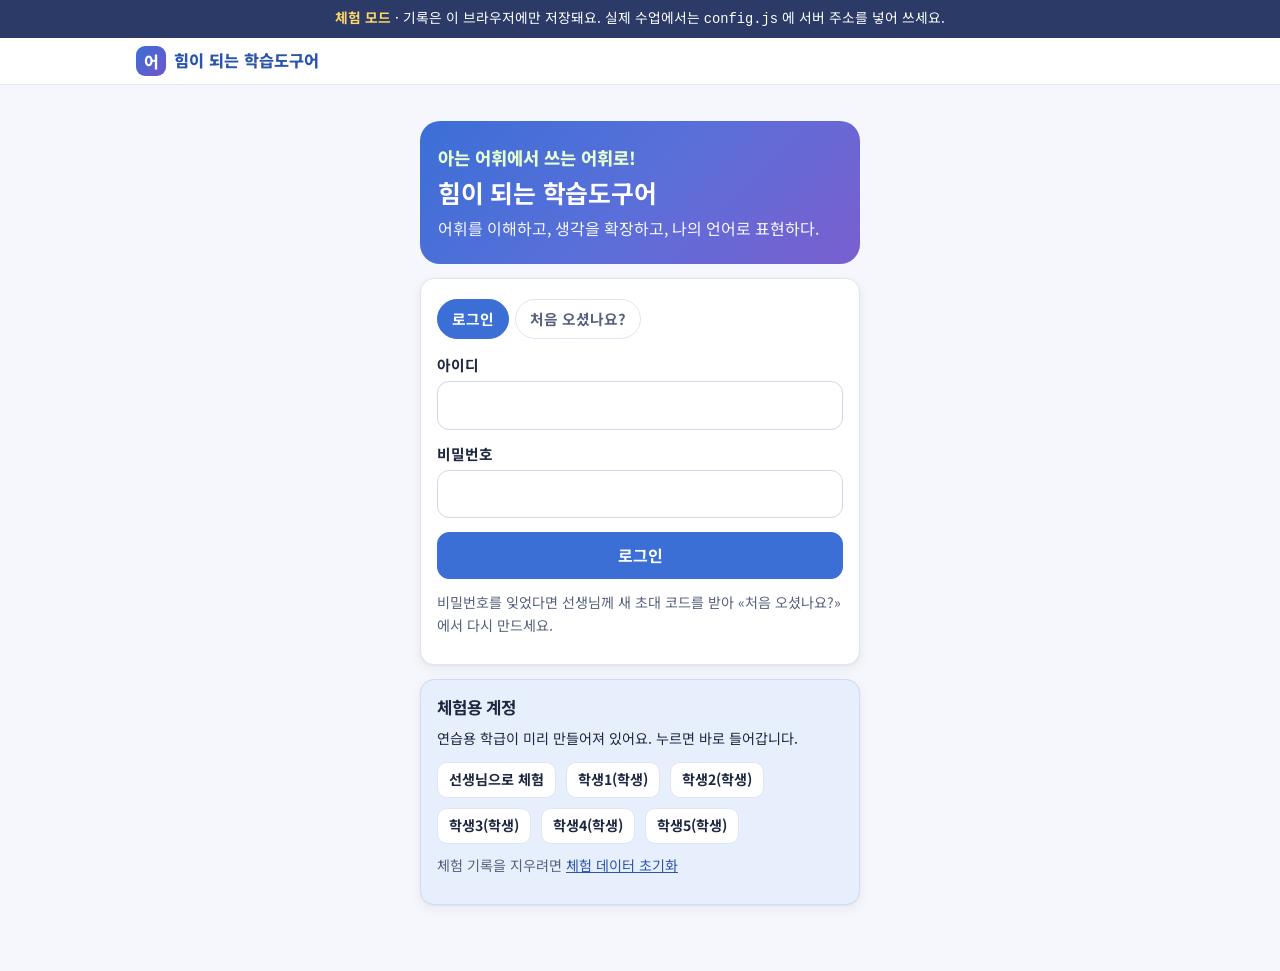
==== docs/index.html @ 0767f17b "힘이 되는 학습도구어 웹앱 - 학생·교사 반응형 웹앱(GitHub Pages 정적 화면) + Apps Script/구글 시트 저장 서버 - 학교 필수 어휘 103개(원본 104개 " ====
<!doctype html>
<html lang="ko">
<head>
<meta charset="utf-8">
<meta name="viewport" content="width=device-width, initial-scale=1, viewport-fit=cover">
<meta name="theme-color" content="#3b6fd6">
<meta name="robots" content="noindex">
<title>힘이 되는 학습도구어</title>
<link rel="icon" href="data:image/svg+xml,%3Csvg xmlns='http://www.w3.org/2000/svg' viewBox='0 0 32 32'%3E%3Crect width='32' height='32' rx='8' fill='%233b6fd6'/%3E%3Ctext x='16' y='23' font-size='20' text-anchor='middle' fill='white' font-family='sans-serif'%3E%EC%96%B4%3C/text%3E%3C/svg%3E">
<link rel="preconnect" href="https://fonts.googleapis.com">
<link rel="stylesheet" href="https://fonts.googleapis.com/css2?family=Noto+Sans+KR:wght@400;500;700;800&display=swap">
<link rel="stylesheet" href="css/app.css">
</head>
<body>
<noscript><p style="padding:24px">이 앱은 자바스크립트가 필요합니다. 브라우저 설정에서 켜 주세요.</p></noscript>
<div id="demo-banner" class="demo-banner hidden"></div>
<header class="topbar" id="topbar">
  <div class="topbar-in">
    <a class="brand" href="#/home"><span class="brand-mark">어</span><span>힘이 되는 학습도구어</span></a>
    <nav class="topnav" id="topnav" aria-label="메뉴"></nav>
    <div class="userbox" id="userbox"></div>
  </div>
</header>
<main id="view" tabindex="-1"><p class="muted center" style="padding:40px">불러오는 중…</p></main>
<nav class="tabbar hidden" id="tabbar" aria-label="아래 메뉴"></nav>
<div class="toast-wrap" id="toasts" aria-live="polite"></div>
<div id="modal-root"></div>

<script src="config.js"></script>
<script src="data/vocab.js"></script>
<script src="data/cards.js"></script>
<script src="js/sha256.js"></script>
<script src="js/core.js"></script>
<script src="js/api.js"></script>
<script src="js/data.js"></script>
<script src="js/ui.js"></script>
<script src="js/student.js"></script>
<script src="js/student2.js"></script>
<script src="js/teacher.js"></script>
<script src="js/app.js"></script>
</body>
</html>
---- docs/css/app.css ----
/* 힘이 되는 학습도구어 — 모바일 우선, 밝은 화면, 차분한 파랑·연두·보라 */
:root {
  --blue: #3b6fd6; --blue-d: #2b55ad; --blue-l: #e8effc;
  --green: #4f9d2d; --green-l: #eaf6e3; --green-m: #8fd16a;
  --purple: #6f56c9; --purple-l: #efeafb;
  --ink: #1d2740; --muted: #56627c; --line: #dfe5f2; --bg: #f5f7fc; --card: #ffffff;
  --danger: #c93a54; --danger-l: #fdecef; --warn: #b9770e; --warn-l: #fdf3df;
  --radius: 14px; --shadow: 0 1px 2px rgba(29, 39, 64, .06), 0 4px 14px rgba(29, 39, 64, .06);
  --font: "Pretendard", "Noto Sans KR", "Apple SD Gothic Neo", "Malgun Gothic", system-ui, sans-serif;
}
* { box-sizing: border-box; }
html { -webkit-text-size-adjust: 100%; }
body { margin: 0; font: 16px/1.65 var(--font); color: var(--ink); background: var(--bg); word-break: keep-all; overflow-wrap: anywhere; }
h1, h2, h3, h4 { line-height: 1.35; margin: 0 0 .5em; letter-spacing: -.01em; }
h1 { font-size: 1.6rem; } h2 { font-size: 1.25rem; } h3 { font-size: 1.05rem; }
p { margin: 0 0 .8em; }
a { color: var(--blue-d); }
button, input, select, textarea { font: inherit; color: inherit; }
:focus-visible { outline: 3px solid #9db8f2; outline-offset: 2px; border-radius: 6px; }
.sr-only { position: absolute; width: 1px; height: 1px; overflow: hidden; clip: rect(0 0 0 0); white-space: nowrap; }
.muted { color: var(--muted); } .small { font-size: .88rem; } .center { text-align: center; }
.row { display: flex; gap: 10px; align-items: center; flex-wrap: wrap; } .row.between { justify-content: space-between; }
.grow { flex: 1 1 auto; } .gap { height: 14px; }
.stack > * + * { margin-top: 14px; }
.hidden { display: none !important; }

/* 상단바 · 하단 탭 */
.topbar { position: sticky; top: 0; z-index: 20; background: rgba(255, 255, 255, .96); backdrop-filter: blur(6px); border-bottom: 1px solid var(--line); }
.topbar-in { max-width: 1040px; margin: 0 auto; padding: 8px 16px; display: flex; align-items: center; gap: 12px; }
.brand { display: flex; align-items: center; gap: 8px; font-weight: 800; color: var(--blue-d); text-decoration: none; font-size: 1.02rem; }
.brand-mark { width: 30px; height: 30px; border-radius: 9px; background: linear-gradient(135deg, var(--blue), var(--purple)); color: #fff; display: grid; place-items: center; font-size: 1rem; }
.topnav { display: none; gap: 4px; margin-left: 12px; }
.topnav a { padding: 8px 12px; border-radius: 10px; text-decoration: none; color: var(--muted); font-weight: 600; }
.topnav a.on, .topnav a:hover { background: var(--blue-l); color: var(--blue-d); }
.userbox { margin-left: auto; display: flex; gap: 8px; align-items: center; }
.userbox .who { font-size: .9rem; color: var(--muted); max-width: 9em; overflow: hidden; text-overflow: ellipsis; white-space: nowrap; }
.tabbar { position: fixed; left: 0; right: 0; bottom: 0; z-index: 20; background: #fff; border-top: 1px solid var(--line); display: grid; grid-template-columns: repeat(5, 1fr); padding-bottom: env(safe-area-inset-bottom); }
.tabbar a { padding: 8px 2px 7px; text-align: center; text-decoration: none; color: var(--muted); font-size: .76rem; font-weight: 600; min-height: 56px; display: flex; flex-direction: column; align-items: center; justify-content: center; gap: 1px; }
.tabbar a .ic { font-size: 1.3rem; line-height: 1.1; }
.tabbar a.on { color: var(--blue-d); background: var(--blue-l); }
main { max-width: 1040px; margin: 0 auto; padding: 16px 16px 96px; min-height: 70vh; }
@media (min-width: 820px) { .topnav { display: flex; } .tabbar { display: none; } main { padding-bottom: 48px; } }

/* 카드 · 버튼 · 입력 */
.card { background: var(--card); border: 1px solid var(--line); border-radius: var(--radius); padding: 16px; box-shadow: var(--shadow); }
.card.flat { box-shadow: none; }
.card.soft-blue { background: var(--blue-l); border-color: #cddcf8; } .card.soft-green { background: var(--green-l); border-color: #cfe8c0; } .card.soft-purple { background: var(--purple-l); border-color: #dbd2f4; }
.grid { display: grid; gap: 12px; } .g2 { grid-template-columns: repeat(auto-fit, minmax(240px, 1fr)); } .g3 { grid-template-columns: repeat(auto-fit, minmax(200px, 1fr)); } .g4 { grid-template-columns: repeat(auto-fit, minmax(150px, 1fr)); }
.btn { display: inline-flex; align-items: center; justify-content: center; gap: 6px; min-height: 44px; padding: 9px 16px; border-radius: 12px; border: 1px solid var(--line); background: #fff; font-weight: 700; cursor: pointer; text-decoration: none; color: var(--ink); }
.btn:hover { background: #f1f4fb; } .btn:disabled { opacity: .5; cursor: not-allowed; }
.btn.primary { background: var(--blue); border-color: var(--blue); color: #fff; } .btn.primary:hover { background: var(--blue-d); }
.btn.green { background: var(--green); border-color: var(--green); color: #fff; } .btn.green:hover { background: #3f8222; }
.btn.purple { background: var(--purple); border-color: var(--purple); color: #fff; }
.btn.danger { color: var(--danger); border-color: #efc1ca; } .btn.danger:hover { background: var(--danger-l); }
.btn.small { min-height: 36px; padding: 5px 11px; font-size: .88rem; border-radius: 10px; }
.btn.ghost { border-color: transparent; background: transparent; color: var(--blue-d); } .btn.ghost:hover { background: var(--blue-l); }
label.f { display: block; font-weight: 700; font-size: .92rem; margin: 12px 0 4px; }
label.f .hint { font-weight: 400; color: var(--muted); font-size: .85rem; margin-left: 6px; }
input[type=text], input[type=password], input[type=date], input[type=number], input[type=search], select, textarea { width: 100%; padding: 10px 12px; border: 1.5px solid #cfd7ea; border-radius: 12px; background: #fff; min-height: 44px; }
textarea { min-height: 120px; resize: vertical; line-height: 1.7; }
textarea.big { min-height: 180px; font-size: 1.05rem; }
input:focus, select:focus, textarea:focus { border-color: var(--blue); outline: 3px solid #cddcf8; }
.chip { display: inline-flex; align-items: center; gap: 4px; padding: 2px 10px; border-radius: 999px; font-size: .8rem; font-weight: 700; background: #eef1f8; color: var(--muted); white-space: nowrap; }
.chip.blue { background: var(--blue-l); color: var(--blue-d); } .chip.green { background: var(--green-l); color: var(--green); } .chip.purple { background: var(--purple-l); color: var(--purple); }
.chip.warn { background: var(--warn-l); color: var(--warn); } .chip.danger { background: var(--danger-l); color: var(--danger); }
.pill-tabs { display: flex; gap: 6px; flex-wrap: wrap; margin: 4px 0 14px; }
.pill-tabs button, .pill-tabs a { padding: 7px 14px; border-radius: 999px; border: 1.5px solid var(--line); background: #fff; font-weight: 700; cursor: pointer; text-decoration: none; color: var(--muted); font-size: .92rem; min-height: 40px; display: inline-flex; align-items: center; }
.pill-tabs .on { background: var(--blue); border-color: var(--blue); color: #fff; }
.bar { height: 10px; border-radius: 999px; background: #e7ecf7; overflow: hidden; } .bar > i { display: block; height: 100%; background: linear-gradient(90deg, var(--blue), var(--green-m)); border-radius: 999px; transition: width .4s; }
.stat { text-align: left; } .stat .n { font-size: 1.9rem; font-weight: 800; line-height: 1.1; color: var(--blue-d); } .stat .n small { font-size: .95rem; color: var(--muted); font-weight: 600; }
.stat .l { font-size: .88rem; color: var(--muted); margin-bottom: 6px; font-weight: 600; }
.notice { padding: 12px 14px; border-radius: 12px; background: var(--warn-l); color: #6b4608; border: 1px solid #f0d9a6; font-size: .92rem; }
.notice.info { background: var(--blue-l); color: #223d78; border-color: #cddcf8; } .notice.ok { background: var(--green-l); color: #2c5c14; border-color: #cfe8c0; } .notice.err { background: var(--danger-l); color: #8a1f33; border-color: #f0c3cc; }
.list { list-style: none; margin: 0; padding: 0; } .list > li { padding: 12px 0; border-bottom: 1px solid var(--line); } .list > li:last-child { border-bottom: 0; }
.vitem { display: flex; gap: 10px; align-items: center; padding: 12px 14px; border: 1px solid var(--line); border-radius: 12px; background: #fff; text-decoration: none; color: inherit; }
.vitem:hover { border-color: #b9c9ee; background: #fafcff; } .vitem .hw { font-weight: 800; font-size: 1.05rem; } .vitem .sub { font-size: .84rem; color: var(--muted); }
.dot { width: 12px; height: 12px; border-radius: 50%; background: #d4dbec; flex: none; } .dot.part { background: var(--warn); } .dot.done { background: var(--green); }
mark.tg { background: #dfe9ff; color: var(--blue-d); padding: 0 .18em; border-radius: 5px; font-weight: 800; }
.quote { border-left: 4px solid var(--blue); background: #f4f7fe; padding: 12px 14px; border-radius: 0 12px 12px 0; font-size: 1.04rem; }
.headword { font-size: 2rem; font-weight: 800; color: var(--blue-d); }
.stepper { display: flex; gap: 6px; flex-wrap: wrap; margin: 10px 0 16px; padding: 0; list-style: none; }
.stepper li { padding: 5px 12px; border-radius: 999px; background: #eef1f8; font-size: .85rem; font-weight: 700; color: var(--muted); }
.stepper li.done { background: var(--green-l); color: var(--green); } .stepper li.cur { background: var(--blue); color: #fff; }
.savestate { font-size: .85rem; font-weight: 700; } .savestate.ok { color: var(--green); } .savestate.busy { color: var(--muted); } .savestate.err { color: var(--danger); }
table.tbl { width: 100%; border-collapse: collapse; font-size: .92rem; } table.tbl th, table.tbl td { padding: 9px 10px; border-bottom: 1px solid var(--line); text-align: left; vertical-align: top; }
table.tbl th { background: #f1f4fb; font-size: .82rem; color: var(--muted); white-space: nowrap; } .tablewrap { overflow-x: auto; border: 1px solid var(--line); border-radius: 12px; background: #fff; }
.scene-tab { flex: 1 1 0; text-align: center; padding: 10px 6px; border-radius: 12px; border: 1.5px solid var(--line); background: #fff; font-weight: 800; cursor: pointer; font-size: .92rem; }
.scene-tab.on { border-color: var(--blue); background: var(--blue-l); color: var(--blue-d); } .scene-tab small { display: block; font-weight: 600; color: var(--muted); font-size: .76rem; }
.scene-SUBJECT.on { border-color: var(--blue); } .scene-DAILY.on { border-color: var(--green); background: var(--green-l); color: var(--green); } .scene-WORLD.on { border-color: var(--purple); background: var(--purple-l); color: var(--purple); }
.checks label { display: flex; gap: 8px; align-items: flex-start; padding: 6px 0; } .checks input { width: 22px; height: 22px; margin-top: 2px; flex: none; }
.demo-banner { background: #2b3a67; color: #fff; text-align: center; font-size: .86rem; padding: 6px 12px; } .demo-banner b { color: #ffd76a; }
.toast-wrap { position: fixed; left: 50%; transform: translateX(-50%); bottom: 76px; z-index: 60; display: grid; gap: 8px; width: min(92vw, 420px); }
.toast { background: #25304d; color: #fff; padding: 11px 16px; border-radius: 12px; box-shadow: var(--shadow); font-weight: 600; font-size: .95rem; } .toast.err { background: var(--danger); } .toast.ok { background: #2f7a1a; }
.modal-bg { position: fixed; inset: 0; background: rgba(20, 28, 48, .5); z-index: 50; display: grid; place-items: center; padding: 16px; }
.modal { background: #fff; border-radius: 18px; width: min(96vw, 560px); max-height: 90vh; overflow: auto; padding: 20px; box-shadow: 0 16px 48px rgba(0, 0, 0, .3); } .modal.wide { width: min(96vw, 820px); }
.hero { border-radius: 20px; padding: 22px 18px; color: #fff; background: linear-gradient(135deg, #3b6fd6 0%, #5a6fd9 50%, #7a5fcf 100%); }
.hero h1 { margin: 0 0 6px; font-size: 1.55rem; } .hero p { margin: 0; opacity: .95; } .hero .slogan { font-weight: 800; font-size: 1.1rem; margin-bottom: 4px; color: #e6ffd0; }
.login-wrap { max-width: 440px; margin: 20px auto; }
.big-code { font: 800 1.5rem/1.2 ui-monospace, Consolas, monospace; letter-spacing: .08em; background: #f1f4fb; padding: 6px 12px; border-radius: 10px; display: inline-block; }
.expand-item { border: 1px solid var(--line); border-radius: 12px; padding: 12px 14px; background: #fff; } .expand-item + .expand-item { margin-top: 10px; }
.expand-item .tp { font-size: .78rem; font-weight: 800; color: var(--purple); }
.expand-item .df { color: var(--muted); font-size: .92rem; margin-top: 4px; }
.fb { border: 1.5px solid #cfe8c0; background: var(--green-l); border-radius: 12px; padding: 10px 12px; } .fb.unread { border-color: var(--green); box-shadow: 0 0 0 3px #d9f0cb; }
.rubric { display: grid; grid-template-columns: repeat(auto-fit, minmax(130px, 1fr)); gap: 8px; }
.trend { display: flex; align-items: flex-end; gap: 6px; height: 110px; } .trend > div { flex: 1; text-align: center; font-size: .72rem; color: var(--muted); } .trend i { display: block; width: 100%; background: linear-gradient(180deg, var(--purple), var(--blue)); border-radius: 6px 6px 0 0; min-height: 3px; }
details.acc { border: 1px solid var(--line); border-radius: 12px; background: #fff; } details.acc + details.acc { margin-top: 8px; } details.acc > summary { padding: 11px 14px; cursor: pointer; font-weight: 700; } details.acc > div { padding: 0 14px 14px; }
@media print { .topbar, .tabbar, .btn, .toast-wrap, .demo-banner { display: none !important; } body { background: #fff; } .card { box-shadow: none; } }
@media (prefers-reduced-motion: reduce) { * { transition: none !important; } }
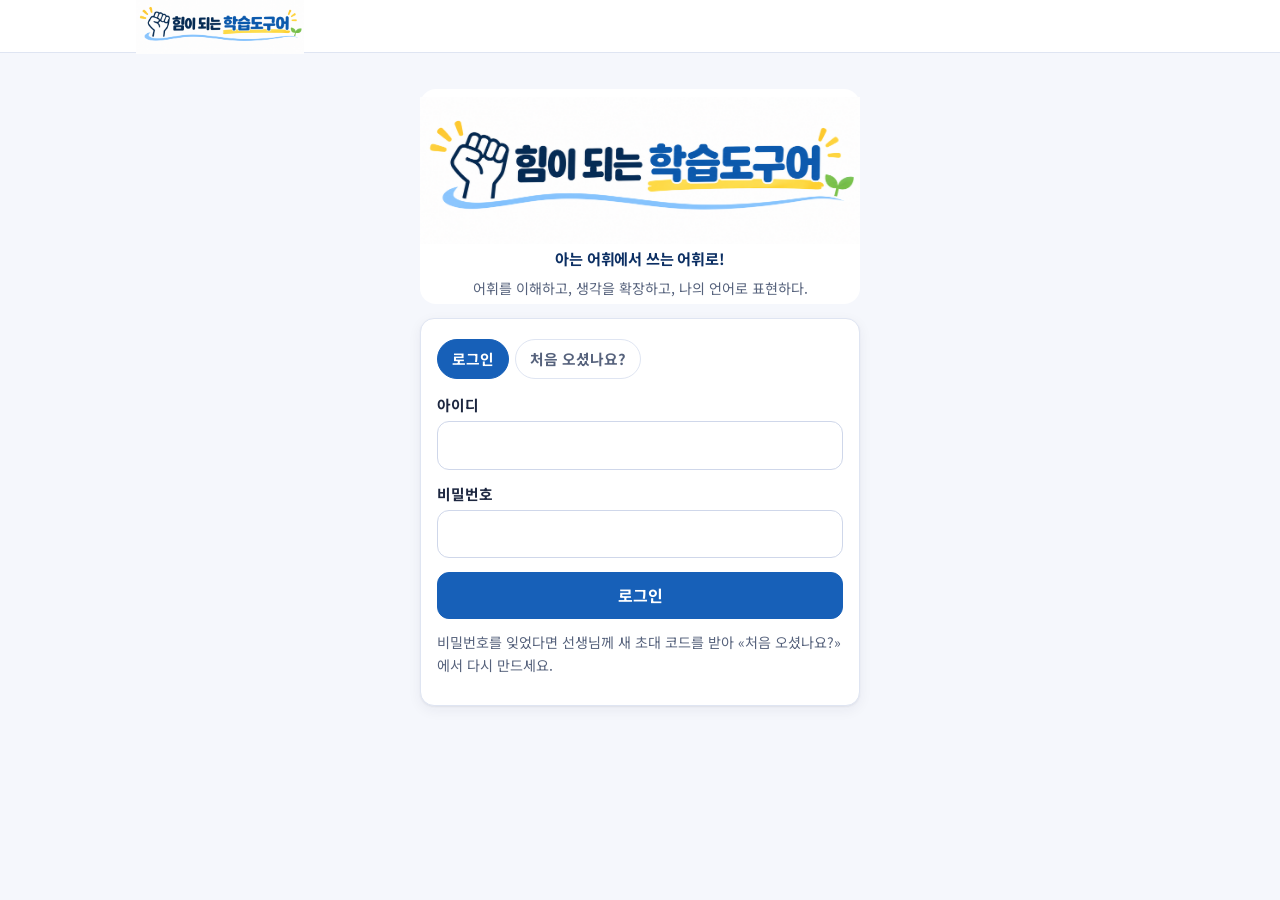
==== commit 09755050: "공식 타이틀 이미지 적용과 교사용 이미지 교체 기능 - 홈·로그인 화면에 타이틀 이미지(원본 그대로, 무손실 PNG/WEBP) + 슬로건, PC 헤더에 축소 이미지, 모바일은 글자" ====
--- a/docs/index.html
+++ b/docs/index.html
@@ -3,7 +3,7 @@
 <head>
 <meta charset="utf-8">
 <meta name="viewport" content="width=device-width, initial-scale=1, viewport-fit=cover">
-<meta name="theme-color" content="#3b6fd6">
+<meta name="theme-color" content="#1760b8">
 <meta name="robots" content="noindex">
 <title>힘이 되는 학습도구어</title>
 <link rel="icon" href="data:image/svg+xml,%3Csvg xmlns='http://www.w3.org/2000/svg' viewBox='0 0 32 32'%3E%3Crect width='32' height='32' rx='8' fill='%233b6fd6'/%3E%3Ctext x='16' y='23' font-size='20' text-anchor='middle' fill='white' font-family='sans-serif'%3E%EC%96%B4%3C/text%3E%3C/svg%3E">
@@ -16,7 +16,10 @@
 <div id="demo-banner" class="demo-banner hidden"></div>
 <header class="topbar" id="topbar">
   <div class="topbar-in">
-    <a class="brand" href="#/home"><span class="brand-mark">어</span><span>힘이 되는 학습도구어</span></a>
+    <a class="brand" href="#/home" aria-label="힘이 되는 학습도구어 홈">
+      <span class="brand-img" data-title-slot="brand"></span>
+      <span class="brand-mark" aria-hidden="true">어</span><span class="brand-text">힘이 되는 학습도구어</span>
+    </a>
     <nav class="topnav" id="topnav" aria-label="메뉴"></nav>
     <div class="userbox" id="userbox"></div>
   </div>
--- a/docs/css/app.css
+++ b/docs/css/app.css
@@ -1,6 +1,6 @@
 /* 힘이 되는 학습도구어 — 모바일 우선, 밝은 화면, 차분한 파랑·연두·보라 */
 :root {
-  --blue: #3b6fd6; --blue-d: #2b55ad; --blue-l: #e8effc;
+  --navy: #0c2f63; --blue: #1760b8; --blue-d: #0f4a94; --blue-l: #e6f0fb; --sky: #cfe6fb; --yellow: #ffd23f;
   --green: #4f9d2d; --green-l: #eaf6e3; --green-m: #8fd16a;
   --purple: #6f56c9; --purple-l: #efeafb;
   --ink: #1d2740; --muted: #56627c; --line: #dfe5f2; --bg: #f5f7fc; --card: #ffffff;
@@ -11,7 +11,7 @@
 * { box-sizing: border-box; }
 html { -webkit-text-size-adjust: 100%; }
 body { margin: 0; font: 16px/1.65 var(--font); color: var(--ink); background: var(--bg); word-break: keep-all; overflow-wrap: anywhere; }
-h1, h2, h3, h4 { line-height: 1.35; margin: 0 0 .5em; letter-spacing: -.01em; }
+h1, h2, h3, h4 { line-height: 1.35; margin: 0 0 .5em; letter-spacing: -.01em; color: var(--navy); }
 h1 { font-size: 1.6rem; } h2 { font-size: 1.25rem; } h3 { font-size: 1.05rem; }
 p { margin: 0 0 .8em; }
 a { color: var(--blue-d); }
@@ -28,7 +28,9 @@
 .topbar { position: sticky; top: 0; z-index: 20; background: rgba(255, 255, 255, .96); backdrop-filter: blur(6px); border-bottom: 1px solid var(--line); }
 .topbar-in { max-width: 1040px; margin: 0 auto; padding: 8px 16px; display: flex; align-items: center; gap: 12px; }
 .brand { display: flex; align-items: center; gap: 8px; font-weight: 800; color: var(--blue-d); text-decoration: none; font-size: 1.02rem; }
-.brand-mark { width: 30px; height: 30px; border-radius: 9px; background: linear-gradient(135deg, var(--blue), var(--purple)); color: #fff; display: grid; place-items: center; font-size: 1rem; }
+.brand-mark { width: 30px; height: 30px; border-radius: 9px; background: var(--blue); color: #fff; display: grid; place-items: center; font-size: 1rem; box-shadow: 0 3px 0 var(--yellow); }
+.brand-img { display: none; }
+.brand-img .title-img { display: block; height: 56px; width: auto; margin: -10px 0; border: 0; box-shadow: none; }
 .topnav { display: none; gap: 4px; margin-left: 12px; }
 .topnav a { padding: 8px 12px; border-radius: 10px; text-decoration: none; color: var(--muted); font-weight: 600; }
 .topnav a.on, .topnav a:hover { background: var(--blue-l); color: var(--blue-d); }
@@ -39,7 +41,7 @@
 .tabbar a .ic { font-size: 1.3rem; line-height: 1.1; }
 .tabbar a.on { color: var(--blue-d); background: var(--blue-l); }
 main { max-width: 1040px; margin: 0 auto; padding: 16px 16px 96px; min-height: 70vh; }
-@media (min-width: 820px) { .topnav { display: flex; } .tabbar { display: none; } main { padding-bottom: 48px; } }
+@media (min-width: 820px) { .topnav { display: flex; } .tabbar { display: none; } main { padding-bottom: 48px; } .brand-img { display: block; } .brand-mark, .brand-text { display: none; } }
 
 /* 카드 · 버튼 · 입력 */
 .card { background: var(--card); border: 1px solid var(--line); border-radius: var(--radius); padding: 16px; box-shadow: var(--shadow); }
@@ -66,7 +68,7 @@
 .pill-tabs { display: flex; gap: 6px; flex-wrap: wrap; margin: 4px 0 14px; }
 .pill-tabs button, .pill-tabs a { padding: 7px 14px; border-radius: 999px; border: 1.5px solid var(--line); background: #fff; font-weight: 700; cursor: pointer; text-decoration: none; color: var(--muted); font-size: .92rem; min-height: 40px; display: inline-flex; align-items: center; }
 .pill-tabs .on { background: var(--blue); border-color: var(--blue); color: #fff; }
-.bar { height: 10px; border-radius: 999px; background: #e7ecf7; overflow: hidden; } .bar > i { display: block; height: 100%; background: linear-gradient(90deg, var(--blue), var(--green-m)); border-radius: 999px; transition: width .4s; }
+.bar { height: 10px; border-radius: 999px; background: #e7ecf7; overflow: hidden; } .bar > i { display: block; height: 100%; background: linear-gradient(90deg, var(--blue), #6db3f2); border-radius: 999px; transition: width .4s; }
 .stat { text-align: left; } .stat .n { font-size: 1.9rem; font-weight: 800; line-height: 1.1; color: var(--blue-d); } .stat .n small { font-size: .95rem; color: var(--muted); font-weight: 600; }
 .stat .l { font-size: .88rem; color: var(--muted); margin-bottom: 6px; font-weight: 600; }
 .notice { padding: 12px 14px; border-radius: 12px; background: var(--warn-l); color: #6b4608; border: 1px solid #f0d9a6; font-size: .92rem; }
@@ -93,8 +95,8 @@
 .toast { background: #25304d; color: #fff; padding: 11px 16px; border-radius: 12px; box-shadow: var(--shadow); font-weight: 600; font-size: .95rem; } .toast.err { background: var(--danger); } .toast.ok { background: #2f7a1a; }
 .modal-bg { position: fixed; inset: 0; background: rgba(20, 28, 48, .5); z-index: 50; display: grid; place-items: center; padding: 16px; }
 .modal { background: #fff; border-radius: 18px; width: min(96vw, 560px); max-height: 90vh; overflow: auto; padding: 20px; box-shadow: 0 16px 48px rgba(0, 0, 0, .3); } .modal.wide { width: min(96vw, 820px); }
-.hero { border-radius: 20px; padding: 22px 18px; color: #fff; background: linear-gradient(135deg, #3b6fd6 0%, #5a6fd9 50%, #7a5fcf 100%); }
-.hero h1 { margin: 0 0 6px; font-size: 1.55rem; } .hero p { margin: 0; opacity: .95; } .hero .slogan { font-weight: 800; font-size: 1.1rem; margin-bottom: 4px; color: #e6ffd0; }
+.hero { border-radius: 16px; padding: 16px 18px; color: var(--navy); background: var(--blue-l); border-left: 6px solid var(--yellow); }
+.hero h1 { margin: 0 0 6px; font-size: 1.55rem; } .hero p { margin: 0; } .hero .slogan { font-weight: 800; font-size: 1.1rem; margin-bottom: 4px; color: var(--blue); }
 .login-wrap { max-width: 440px; margin: 20px auto; }
 .big-code { font: 800 1.5rem/1.2 ui-monospace, Consolas, monospace; letter-spacing: .08em; background: #f1f4fb; padding: 6px 12px; border-radius: 10px; display: inline-block; }
 .expand-item { border: 1px solid var(--line); border-radius: 12px; padding: 12px 14px; background: #fff; } .expand-item + .expand-item { margin-top: 10px; }
@@ -106,3 +108,15 @@
 details.acc { border: 1px solid var(--line); border-radius: 12px; background: #fff; } details.acc + details.acc { margin-top: 8px; } details.acc > summary { padding: 11px 14px; cursor: pointer; font-weight: 700; } details.acc > div { padding: 0 14px 14px; }
 @media print { .topbar, .tabbar, .btn, .toast-wrap, .demo-banner { display: none !important; } body { background: #fff; } .card { box-shadow: none; } }
 @media (prefers-reduced-motion: reduce) { * { transition: none !important; } }
+
+/* 타이틀 이미지 (원본 비율 그대로: 잘림·왜곡·테두리·그림자 없음) */
+.title-hero { text-align: center; padding: 8px 0 4px; background: #fff; border-radius: 16px; } /* 이미지 배경(흰색)과 같은 바탕을 깔아 테두리처럼 보이지 않게 한다 */
+.title-hero .title-img { display: block; margin: 0 auto; width: 90%; max-width: 1000px; height: auto; object-fit: contain; border: 0; box-shadow: none; background: transparent; }
+.slogan-small { color: var(--navy); font-size: .95rem; font-weight: 700; margin: 2px 0 6px; text-align: center; letter-spacing: -.01em; }
+.title-pic { display: block; }
+.card.greet { border-left: 6px solid var(--yellow); }
+.topnav a.on, .tabbar a.on { box-shadow: inset 0 -3px 0 var(--yellow); }
+.login-wrap .title-hero .title-img { width: 100%; }
+
+.title-img { max-width: 100%; height: auto; object-fit: contain; }
+.card .title-img { width: 100%; }
